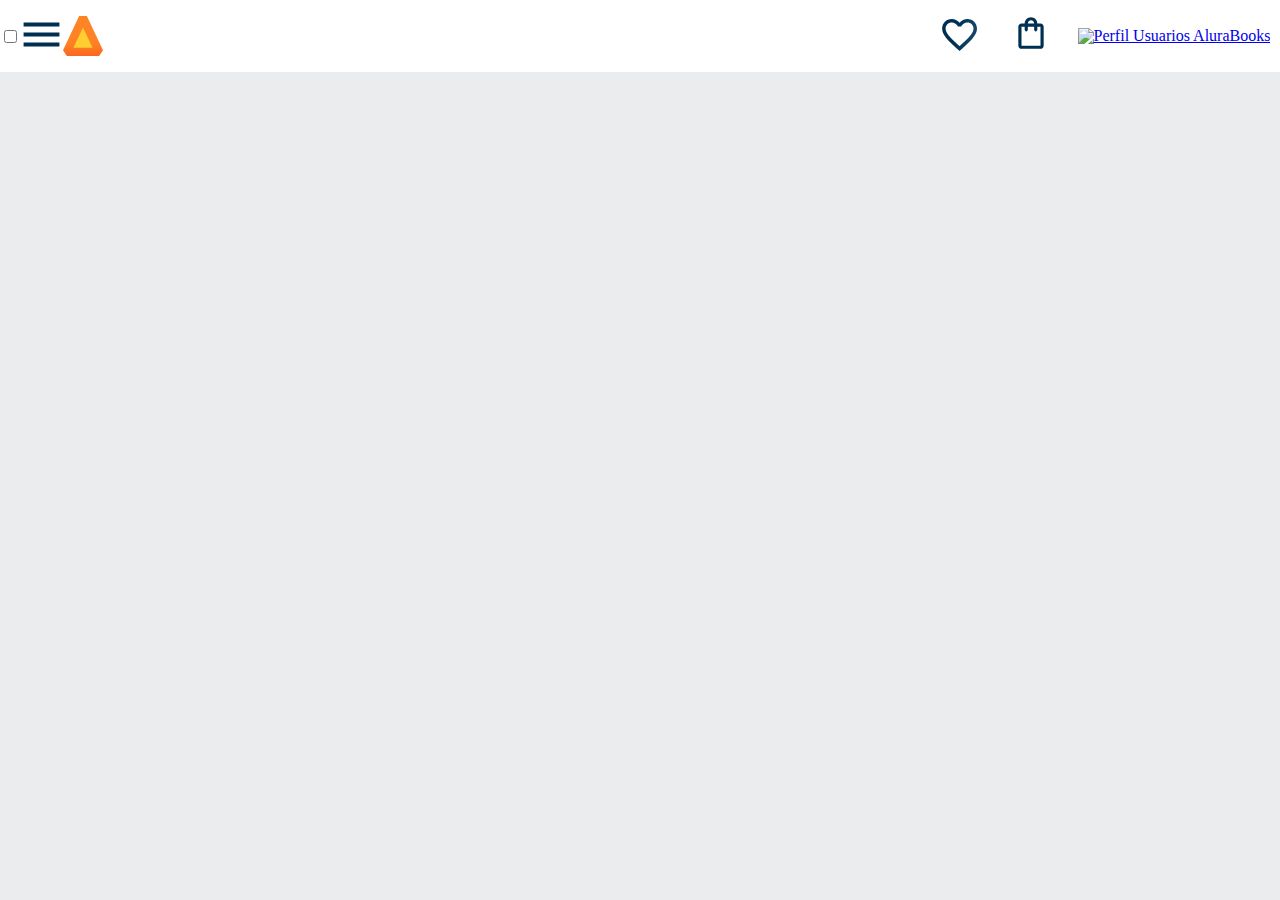
==== alura_books/index.html @ 486f58f4 "commit1" ====
<!DOCTYPE html>
<html>
    <head>
        <meta charset="UFT-8">
        <meta name="viewport" content="width=device-width, initial-scale=1.0">
        <title>Alura Books</title>
        <link rel="stylesheet" href="reset.css">
        <link rel="stylesheet" href="style.css">
    </head>

    <body>
        <header class="cabecalho">
            <div class="container">
                <input type="checkbox" id="menu" class="container__botao">
                <label for="menu">
                    <span class="cabecalho__menu_hamburguer container__imagem"></span>
                </label>
                <ul class="lista-menu">
                     <li class="lista-menu__titulo">Categorias</li>
                     <li class="lista-menu__item"><a href="#" class="lista-menu__link">PROGRAMAÇÃO</a></li>
                     <li class="lista-menu__item"><a href="#" class="lista-menu__link">FRONT-END</a></li>
                     <li class="lista-menu__item"><a href="#" class="lista-menu__link">INFRAESTRUTURA</a></li>
                     <li class="lista-menu__item"><a href="#" class="lista-menu__link">BUSINESS</a></li>
                     <li class="lista-menu__item"><a href="#" class="lista-menu__link">DESIGN & UX</a></li>
                </ul>
                <img src="img/Logo.svg" alt="Logo AluraBooks">                
            </div>
            <div class="container">
                <a href="#"><img src="img/Favoritos.svg" alt="Favoritos AluraBooks" class="container__imagem"></a>
                <a href="#"><img src="img/Compras.svg" alt="Carrinho Compras AluraBooks" class="container__imagem"></a>
                <a href="#"><img src="img/Usuário.svg" alt="Perfil Usuarios AluraBooks" class="container__imagem"></a>                
            </div>
        </header>
    </body>
</html>
---- alura_books/style.css ----
@import url("styles/header.css");

:root {
    --cor-de-fundo: #EBECEE;
    --branco: #FFFFFF;
    --laranja: #eb9b00;
    --azul-degrade: linear-gradient(97.54deg, #002F52 35.49%, #326589 165.37%);

}

body {
    background-color: var(--cor-de-fundo);
}
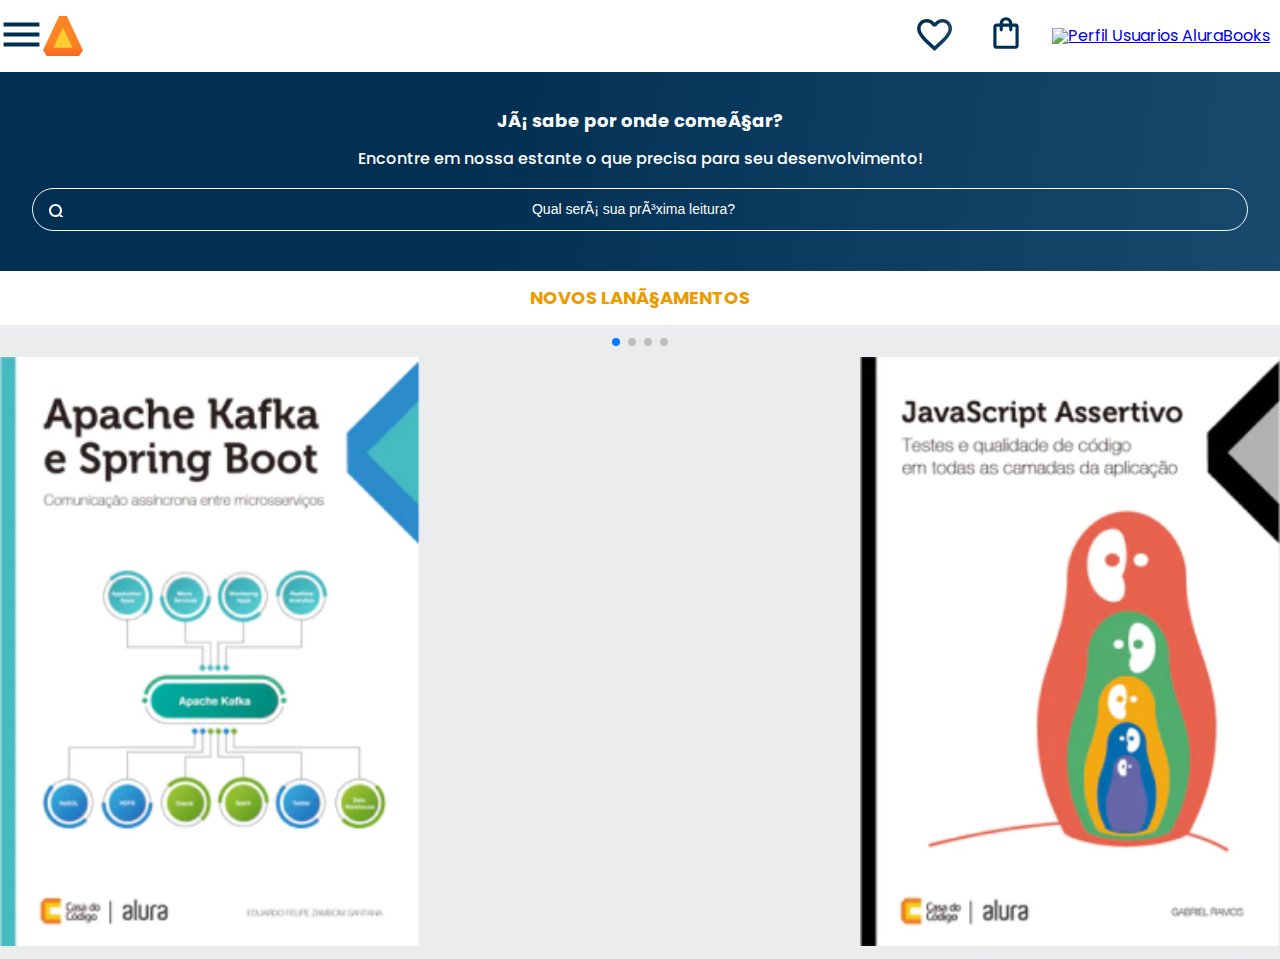
==== commit a8824e45: "projeto alura book" ====
--- a/alura_books/index.html
+++ b/alura_books/index.html
@@ -5,7 +5,11 @@
         <meta name="viewport" content="width=device-width, initial-scale=1.0">
         <title>Alura Books</title>
         <link rel="stylesheet" href="reset.css">
+        <link rel="stylesheet"href="https://cdn.jsdelivr.net/npm/swiper@9/swiper-bundle.min.css"/>
         <link rel="stylesheet" href="style.css">
+        <link rel="preconnect" href="https://fonts.googleapis.com">
+        <link rel="preconnect" href="https://fonts.gstatic.com" crossorigin>
+        <link href="https://fonts.googleapis.com/css2?family=Inter:wght@400;700&family=Poppins:wght@300;400;500;700&display=swap" rel="stylesheet">
     </head>
 
     <body>
@@ -17,11 +21,11 @@
                 </label>
                 <ul class="lista-menu">
                      <li class="lista-menu__titulo">Categorias</li>
-                     <li class="lista-menu__item"><a href="#" class="lista-menu__link">PROGRAMAÇÃO</a></li>
-                     <li class="lista-menu__item"><a href="#" class="lista-menu__link">FRONT-END</a></li>
-                     <li class="lista-menu__item"><a href="#" class="lista-menu__link">INFRAESTRUTURA</a></li>
-                     <li class="lista-menu__item"><a href="#" class="lista-menu__link">BUSINESS</a></li>
-                     <li class="lista-menu__item"><a href="#" class="lista-menu__link">DESIGN & UX</a></li>
+                     <li class="lista-menu__item"><a href="#" class="lista-menu__link">programação</a></li>
+                     <li class="lista-menu__item"><a href="#" class="lista-menu__link">front-end</a></li>
+                     <li class="lista-menu__item"><a href="#" class="lista-menu__link">infraestrutura</a></li>
+                     <li class="lista-menu__item"><a href="#" class="lista-menu__link">business</a></li>
+                     <li class="lista-menu__item"><a href="#" class="lista-menu__link">desigh e ux</a></li>
                 </ul>
                 <img src="img/Logo.svg" alt="Logo AluraBooks">                
             </div>
@@ -31,5 +35,50 @@
                 <a href="#"><img src="img/Usuário.svg" alt="Perfil Usuarios AluraBooks" class="container__imagem"></a>                
             </div>
         </header>
+        <section class="banner">
+            <h2 class="banner__titulo">Já sabe por onde começar?</h2>
+            <p class="banner__texto">Encontre em nossa estante o que precisa para seu desenvolvimento!</p>
+            <input type="search" class="banner__pesquisa" placeholder="Qual será sua próxima leitura?">
+        </section>
+        <section class="carrossel">
+            <h2 class="carrossel__titulo">Novos Lançamentos</h2>
+            <!-- Slider main container -->
+            <div class="swiper">
+                <!-- If we need pagination -->
+                <div class="swiper-pagination"></div>
+
+                <!-- Additional required wrapper -->
+                <div class="swiper-wrapper">
+                <!-- Slides -->
+                <div class="swiper-slide"><img src="img/ApacheKafka.png" alt=""></div>
+                <div class="swiper-slide"><img src="img/Liderança.png" alt=""></div>
+                <div class="swiper-slide"><img src="img/Javascript.png" alt=""></div>
+                <div class="swiper-slide"><img src="img/Guia Front-end.png" alt=""></div>
+                <div class="swiper-slide"><img src="img/Acessibilidade.png" alt=""></div>
+                <div class="swiper-slide"><img src="img/Portugol.png" alt=""></div>
+                ...
+                </div>
+            
+                <!-- If we need navigation buttons -->
+                <div class="swiper-button-prev"></div>
+                <div class="swiper-button-next"></div>
+            
+                <!-- If we need scrollbar 
+                <div class="swiper-scrollbar"></div>-->
+            </div>
+        </section>
+
+        <script src="https://cdn.jsdelivr.net/npm/swiper@9/swiper-bundle.min.js"></script>
+        <script>
+            const swiper = new Swiper('.swiper', {
+            speed: 300,
+            spaceBetween: 10,
+            slidesPerView: 3,
+            pagination: {
+                el: '.swiper-pagination',
+                type: 'bullets',
+            },
+        });
+        </script>
     </body>
 </html>--- a/alura_books/style.css
+++ b/alura_books/style.css
@@ -1,13 +1,18 @@
 @import url("styles/header.css");
+@import url("styles/banner.css");
+@import url(styles/carrossel.css);
 
 :root {
     --cor-de-fundo: #EBECEE;
     --branco: #FFFFFF;
     --laranja: #eb9b00;
     --azul-degrade: linear-gradient(97.54deg, #002F52 35.49%, #326589 165.37%);
-
+    --font-principal: "Poppins";
 }
 
 body {
     background-color: var(--cor-de-fundo);
+    font-family: var(--font-principal);
+    font-size: 16px;
+    font-weight: 400;
 }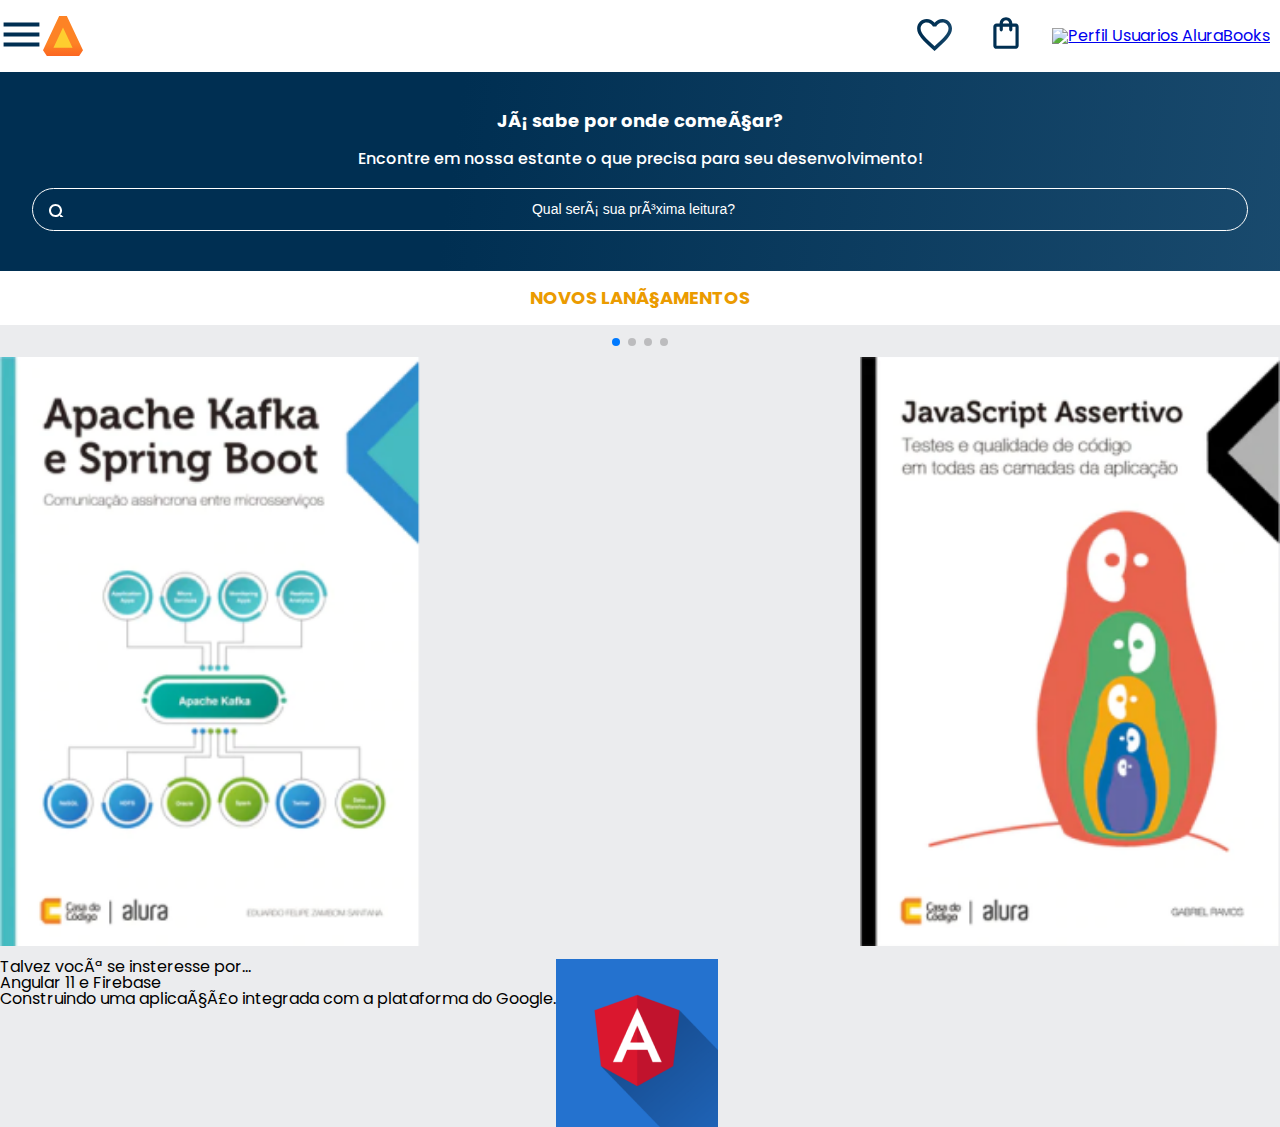
==== commit ade5bb97: "alteracao angular" ====
--- a/alura_books/index.html
+++ b/alura_books/index.html
@@ -1,84 +1,149 @@
 <!DOCTYPE html>
 <html>
-    <head>
-        <meta charset="UFT-8">
-        <meta name="viewport" content="width=device-width, initial-scale=1.0">
-        <title>Alura Books</title>
-        <link rel="stylesheet" href="reset.css">
-        <link rel="stylesheet"href="https://cdn.jsdelivr.net/npm/swiper@9/swiper-bundle.min.css"/>
-        <link rel="stylesheet" href="style.css">
-        <link rel="preconnect" href="https://fonts.googleapis.com">
-        <link rel="preconnect" href="https://fonts.gstatic.com" crossorigin>
-        <link href="https://fonts.googleapis.com/css2?family=Inter:wght@400;700&family=Poppins:wght@300;400;500;700&display=swap" rel="stylesheet">
-    </head>
+  <head>
+    <meta charset="UFT-8" />
+    <meta name="viewport" content="width=device-width, initial-scale=1.0" />
+    <title>Alura Books</title>
+    <link rel="stylesheet" href="reset.css" />
+    <link
+      rel="stylesheet"
+      href="https://cdn.jsdelivr.net/npm/swiper@9/swiper-bundle.min.css"
+    />
+    <link rel="stylesheet" href="style.css" />
+    <link rel="preconnect" href="https://fonts.googleapis.com" />
+    <link rel="preconnect" href="https://fonts.gstatic.com" crossorigin />
+    <link
+      href="https://fonts.googleapis.com/css2?family=Inter:wght@400;700&family=Poppins:wght@300;400;500;700&display=swap"
+      rel="stylesheet"
+    />
+  </head>
 
-    <body>
-        <header class="cabecalho">
-            <div class="container">
-                <input type="checkbox" id="menu" class="container__botao">
-                <label for="menu">
-                    <span class="cabecalho__menu_hamburguer container__imagem"></span>
-                </label>
-                <ul class="lista-menu">
-                     <li class="lista-menu__titulo">Categorias</li>
-                     <li class="lista-menu__item"><a href="#" class="lista-menu__link">programação</a></li>
-                     <li class="lista-menu__item"><a href="#" class="lista-menu__link">front-end</a></li>
-                     <li class="lista-menu__item"><a href="#" class="lista-menu__link">infraestrutura</a></li>
-                     <li class="lista-menu__item"><a href="#" class="lista-menu__link">business</a></li>
-                     <li class="lista-menu__item"><a href="#" class="lista-menu__link">desigh e ux</a></li>
-                </ul>
-                <img src="img/Logo.svg" alt="Logo AluraBooks">                
-            </div>
-            <div class="container">
-                <a href="#"><img src="img/Favoritos.svg" alt="Favoritos AluraBooks" class="container__imagem"></a>
-                <a href="#"><img src="img/Compras.svg" alt="Carrinho Compras AluraBooks" class="container__imagem"></a>
-                <a href="#"><img src="img/Usuário.svg" alt="Perfil Usuarios AluraBooks" class="container__imagem"></a>                
-            </div>
-        </header>
-        <section class="banner">
-            <h2 class="banner__titulo">Já sabe por onde começar?</h2>
-            <p class="banner__texto">Encontre em nossa estante o que precisa para seu desenvolvimento!</p>
-            <input type="search" class="banner__pesquisa" placeholder="Qual será sua próxima leitura?">
-        </section>
-        <section class="carrossel">
-            <h2 class="carrossel__titulo">Novos Lançamentos</h2>
-            <!-- Slider main container -->
-            <div class="swiper">
-                <!-- If we need pagination -->
-                <div class="swiper-pagination"></div>
+  <body>
+    <header class="cabecalho">
+      <div class="container">
+        <input type="checkbox" id="menu" class="container__botao" />
+        <label for="menu">
+          <span class="cabecalho__menu_hamburguer container__imagem"></span>
+        </label>
+        <ul class="lista-menu">
+          <li class="lista-menu__titulo">Categorias</li>
+          <li class="lista-menu__item">
+            <a href="#" class="lista-menu__link">programação</a>
+          </li>
+          <li class="lista-menu__item">
+            <a href="#" class="lista-menu__link">front-end</a>
+          </li>
+          <li class="lista-menu__item">
+            <a href="#" class="lista-menu__link">infraestrutura</a>
+          </li>
+          <li class="lista-menu__item">
+            <a href="#" class="lista-menu__link">business</a>
+          </li>
+          <li class="lista-menu__item">
+            <a href="#" class="lista-menu__link">desigh e ux</a>
+          </li>
+        </ul>
+        <img src="img/Logo.svg" alt="Logo AluraBooks" />
+      </div>
+      <div class="container">
+        <a href="#"
+          ><img
+            src="img/Favoritos.svg"
+            alt="Favoritos AluraBooks"
+            class="container__imagem"
+        /></a>
+        <a href="#"
+          ><img
+            src="img/Compras.svg"
+            alt="Carrinho Compras AluraBooks"
+            class="container__imagem"
+        /></a>
+        <a href="#"
+          ><img
+            src="img/Usuário.svg"
+            alt="Perfil Usuarios AluraBooks"
+            class="container__imagem"
+        /></a>
+      </div>
+    </header>
+    <section class="banner">
+      <h2 class="banner__titulo">Já sabe por onde começar?</h2>
+      <p class="banner__texto">
+        Encontre em nossa estante o que precisa para seu desenvolvimento!
+      </p>
+      <input
+        type="search"
+        class="banner__pesquisa"
+        placeholder="Qual será sua próxima leitura?"
+      />
+    </section>
+    <section class="carrossel">
+      <h2 class="carrossel__titulo">Novos Lançamentos</h2>
+      <!-- Slider main container -->
+      <div class="swiper">
+        <!-- If we need pagination -->
+        <div class="swiper-pagination"></div>
 
-                <!-- Additional required wrapper -->
-                <div class="swiper-wrapper">
-                <!-- Slides -->
-                <div class="swiper-slide"><img src="img/ApacheKafka.png" alt=""></div>
-                <div class="swiper-slide"><img src="img/Liderança.png" alt=""></div>
-                <div class="swiper-slide"><img src="img/Javascript.png" alt=""></div>
-                <div class="swiper-slide"><img src="img/Guia Front-end.png" alt=""></div>
-                <div class="swiper-slide"><img src="img/Acessibilidade.png" alt=""></div>
-                <div class="swiper-slide"><img src="img/Portugol.png" alt=""></div>
-                ...
-                </div>
-            
-                <!-- If we need navigation buttons -->
-                <div class="swiper-button-prev"></div>
-                <div class="swiper-button-next"></div>
-            
-                <!-- If we need scrollbar 
+        <!-- Additional required wrapper -->
+        <div class="swiper-wrapper">
+          <!-- Slides -->
+          <div class="swiper-slide">
+            <img src="img/ApacheKafka.png" alt="" />
+          </div>
+          <div class="swiper-slide"><img src="img/Liderança.png" alt="" /></div>
+          <div class="swiper-slide">
+            <img src="img/Javascript.png" alt="" />
+          </div>
+          <div class="swiper-slide">
+            <img src="img/Guia Front-end.png" alt="" />
+          </div>
+          <div class="swiper-slide">
+            <img src="img/Acessibilidade.png" alt="" />
+          </div>
+          <div class="swiper-slide"><img src="img/Portugol.png" alt="" /></div>
+          ...
+        </div>
+
+        <!-- If we need navigation buttons -->
+        <div class="swiper-button-prev"></div>
+        <div class="swiper-button-next"></div>
+
+        <!-- If we need scrollbar 
                 <div class="swiper-scrollbar"></div>-->
-            </div>
-        </section>
+      </div>
+    </section>
 
-        <script src="https://cdn.jsdelivr.net/npm/swiper@9/swiper-bundle.min.js"></script>
-        <script>
-            const swiper = new Swiper('.swiper', {
-            speed: 300,
-            spaceBetween: 10,
-            slidesPerView: 3,
-            pagination: {
-                el: '.swiper-pagination',
-                type: 'bullets',
-            },
-        });
-        </script>
-    </body>
-</html>+    <div class="card">
+      <!-- 1a. linha -->
+      <div class="card__descricao">
+        <!-- 1a. coluna -->
+        <div class="descricao">
+          <h3 class="descricao__titulo">Talvez você se insteresse por...</h3>
+          <h2 class="descricao__titulo-livro">Angular 11 e Firebase</h2>
+          <p class="descricao__texto">
+            Construindo uma aplicação integrada com a plataforma do Google.
+          </p>
+        </div>
+        <!-- 2a. coluna -->
+        <img
+          src="img/Angular.png"
+          class="descricao__imagem"
+          alt="Logo Angular"
+        />
+      </div>
+    </div>
+
+    <script src="https://cdn.jsdelivr.net/npm/swiper@9/swiper-bundle.min.js"></script>
+    <script>
+      const swiper = new Swiper(".swiper", {
+        speed: 300,
+        spaceBetween: 10,
+        slidesPerView: 3,
+        pagination: {
+          el: ".swiper-pagination",
+          type: "bullets",
+        },
+      });
+    </script>
+  </body>
+</html>
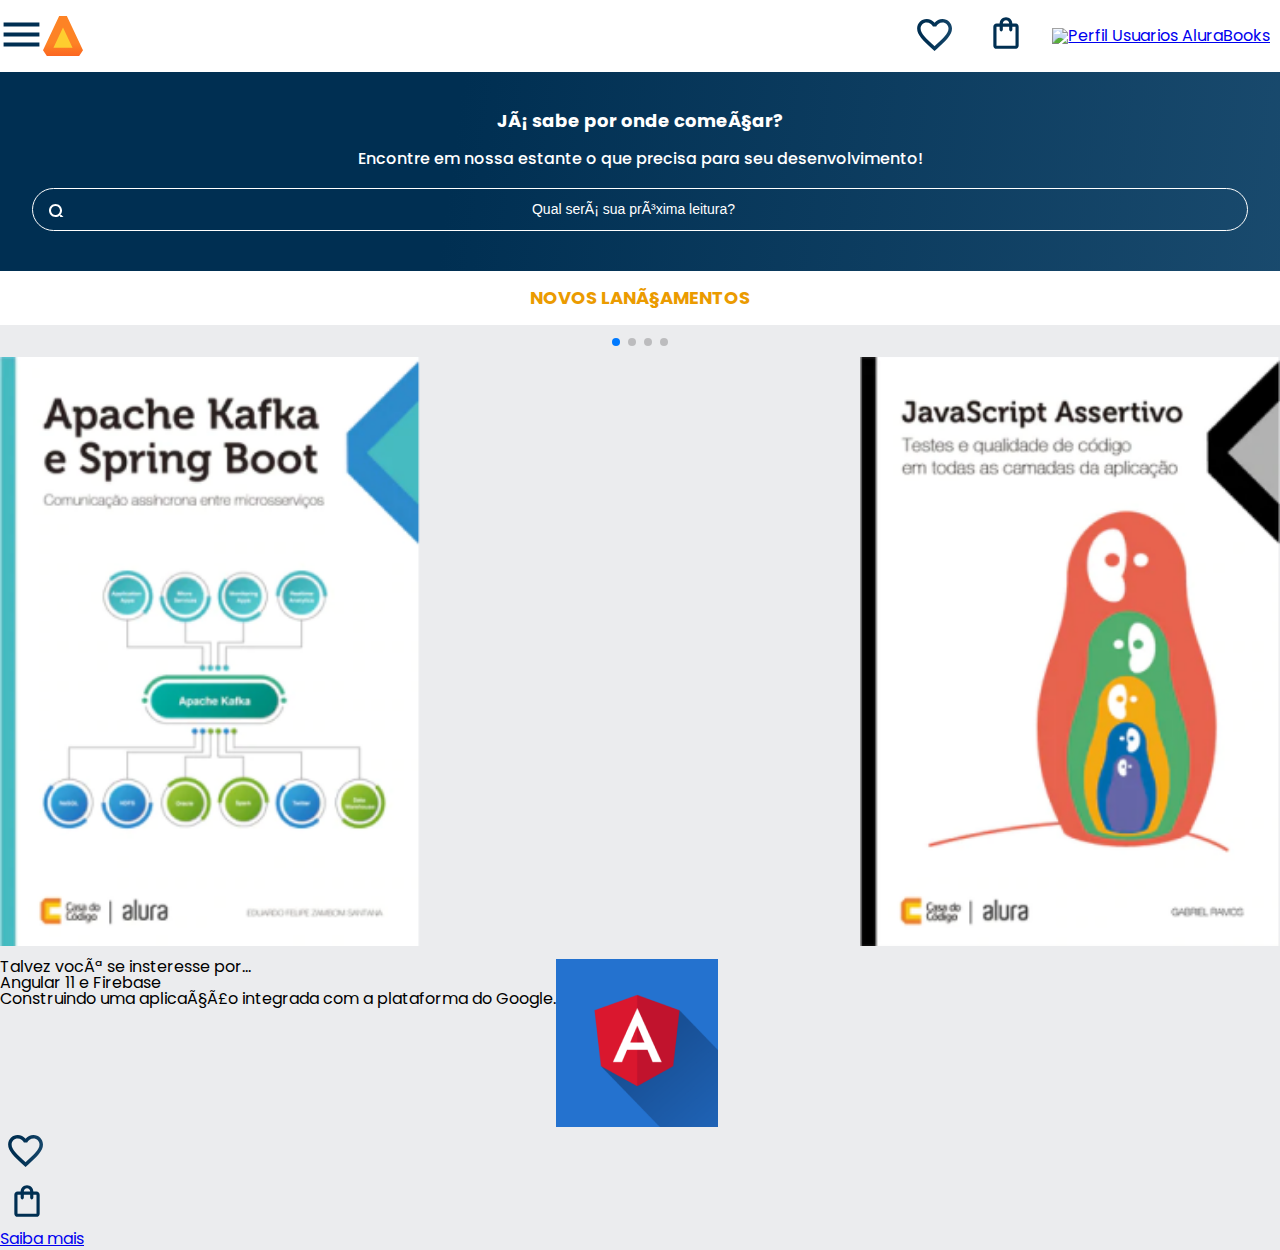
==== commit 9c5b3e1d: "2a coluna" ====
--- a/alura_books/index.html
+++ b/alura_books/index.html
@@ -133,6 +133,19 @@
       </div>
     </div>
 
+    <!-- 2a. linha -->
+    <div class="card__botoes">
+      <ul class="botoes">
+        <li class="botoes__itens">
+          <img src="img/Favoritos.svg" alt="Favoritar livro" />
+        </li>
+        <li class="botoes__itens">
+          <img src="img/Compras.svg" alt="Adicionar no carrinho/sacola" />
+        </li>
+      </ul>
+      <a href="#" class="botoes__link">Saiba mais</a>
+    </div>
+
     <script src="https://cdn.jsdelivr.net/npm/swiper@9/swiper-bundle.min.js"></script>
     <script>
       const swiper = new Swiper(".swiper", {
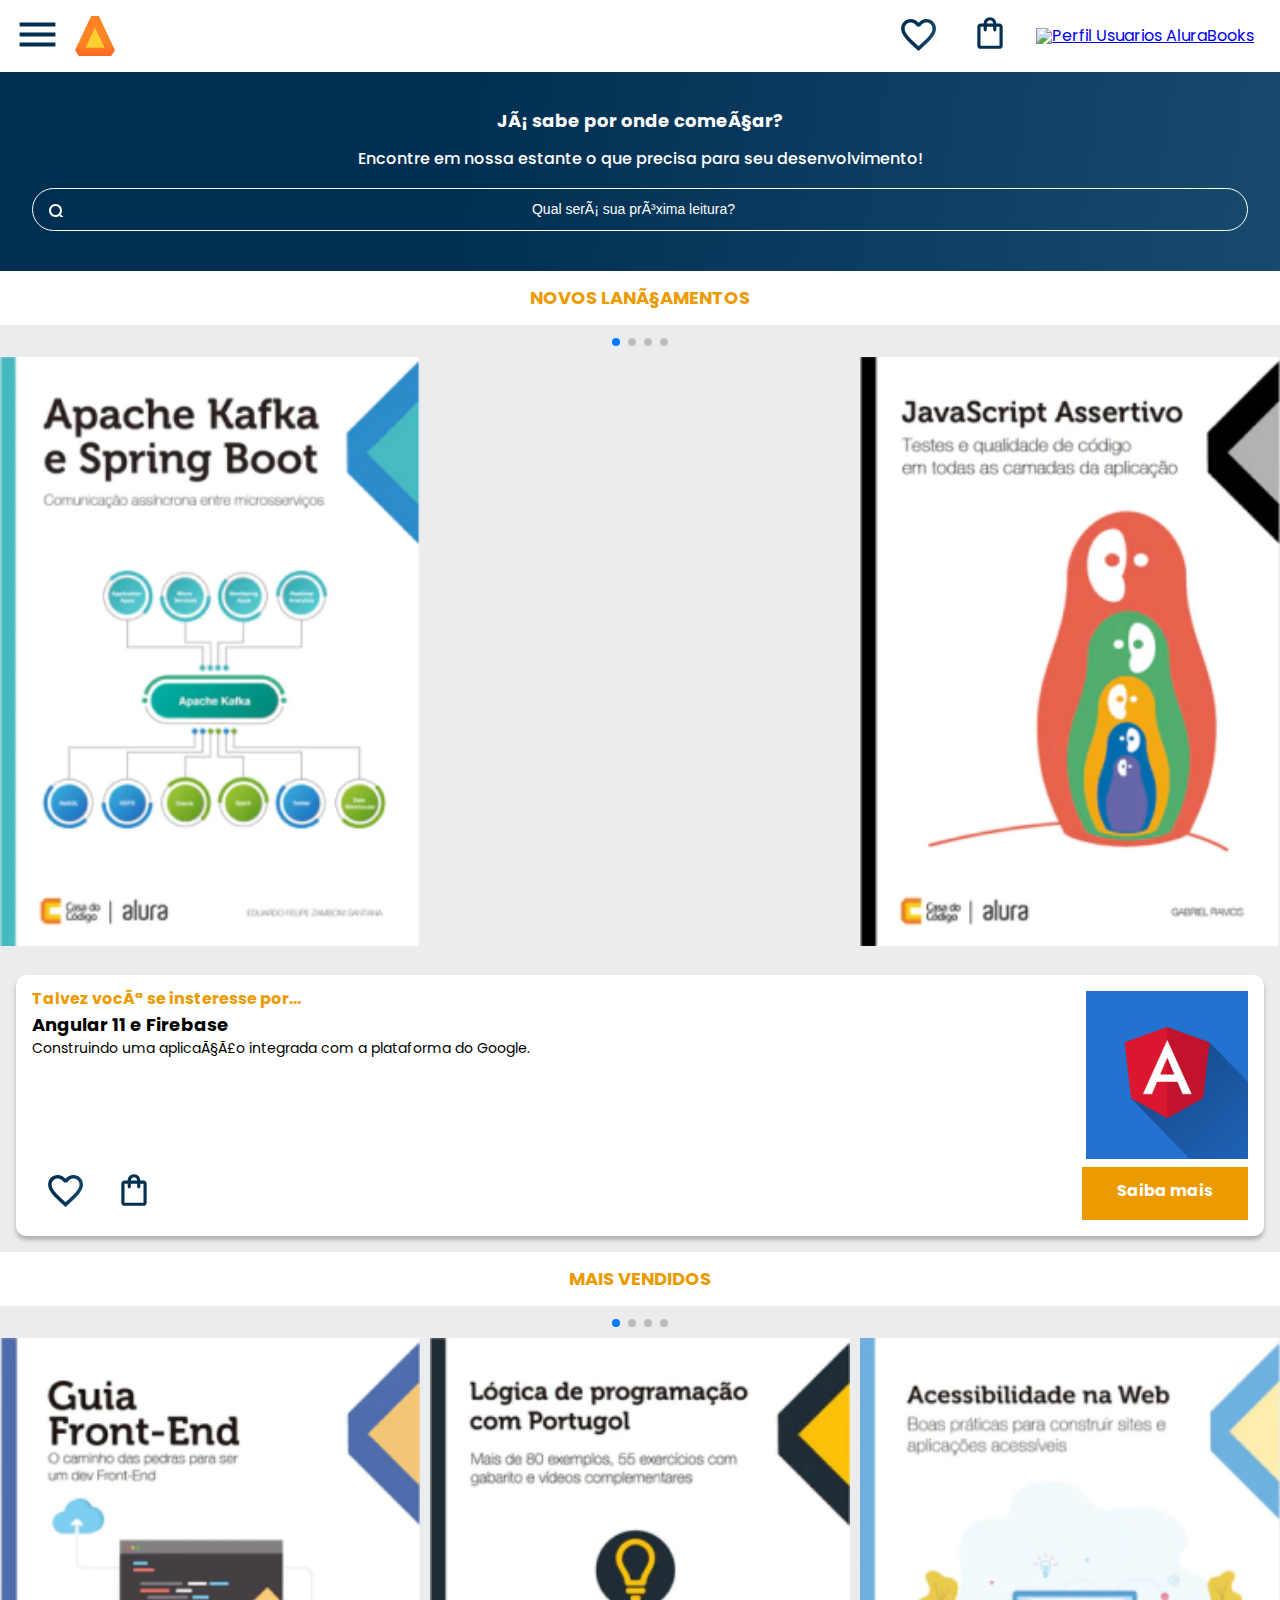
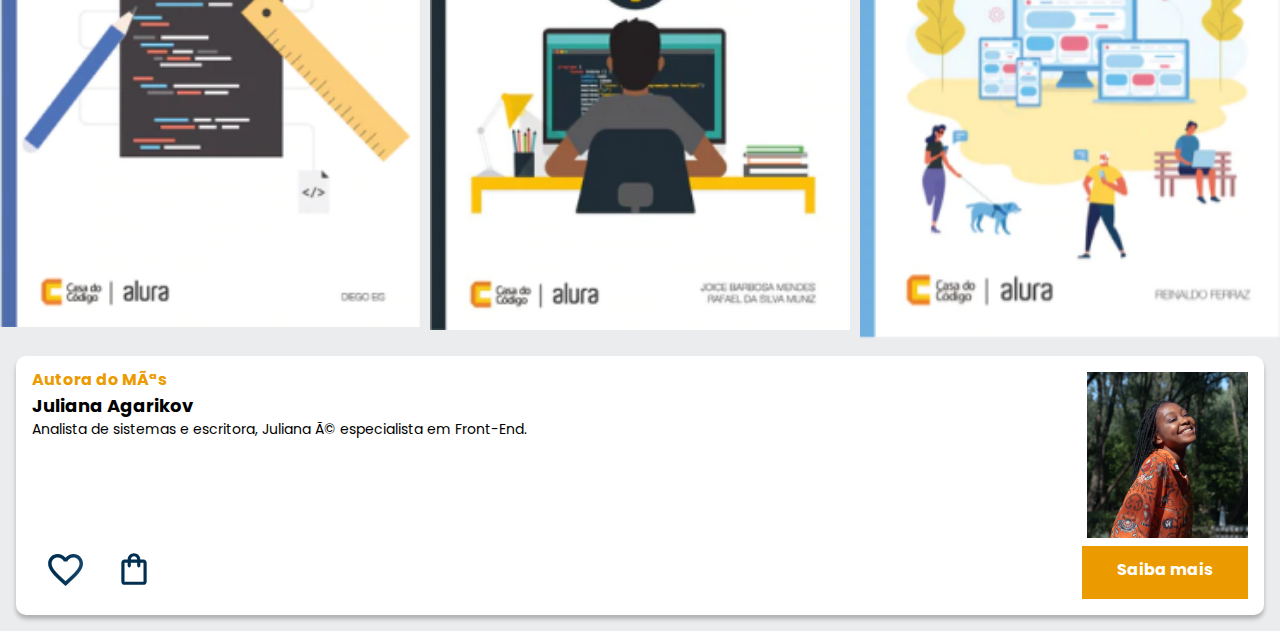
==== commit d4c792c0: "segundo carrossel" ====
--- a/alura_books/index.html
+++ b/alura_books/index.html
@@ -43,7 +43,7 @@
             <a href="#" class="lista-menu__link">desigh e ux</a>
           </li>
         </ul>
-        <img src="img/Logo.svg" alt="Logo AluraBooks" />
+        <img src="img/Logo.svg" alt="Logo AluraBooks" class="logo__aluraboooks" />
       </div>
       <div class="container">
         <a href="#"
@@ -131,19 +131,86 @@
           alt="Logo Angular"
         />
       </div>
+      <!-- 2a. linha -->
+      <div class="card__botoes">
+        <ul class="botoes">
+          <li class="botoes__itens">
+            <img src="img/Favoritos.svg" alt="Favoritar livro" />
+          </li>
+          <li class="botoes__itens">
+            <img src="img/Compras.svg" alt="Adicionar no c\\arrinho/sacola" />
+          </li>
+        </ul>
+        <a href="#" class="botoes__link">Saiba mais</a>
+      </div>
     </div>
-
-    <!-- 2a. linha -->
-    <div class="card__botoes">
-      <ul class="botoes">
-        <li class="botoes__itens">
-          <img src="img/Favoritos.svg" alt="Favoritar livro" />
-        </li>
-        <li class="botoes__itens">
-          <img src="img/Compras.svg" alt="Adicionar no carrinho/sacola" />
-        </li>
-      </ul>
-      <a href="#" class="botoes__link">Saiba mais</a>
+    
+    <section class="carrossel">
+      <h2 class="carrossel__titulo">mais vendidos</h2>
+      <!-- Slider main container -->
+      <div class="swiper">
+        <!-- If we need pagination -->
+        <div class="swiper-pagination"></div>
+
+        <!-- Additional required wrapper -->
+        <div class="swiper-wrapper">
+          <!-- Slides -->
+          <div class="swiper-slide">
+            <img src="img/Guia Front-end.png" alt="" />
+          </div>
+          <div class="swiper-slide"><img src="img/Portugol.png" alt="" /></div>
+          <div class="swiper-slide">
+            <img src="img/Acessibilidade.png" alt="" />
+          </div>
+          <div class="swiper-slide">
+            <img src="img/ApacheKafka.png" alt="" />
+          </div>
+          <div class="swiper-slide"><img src="img/Liderança.png" alt="" /></div>
+          <div class="swiper-slide">
+            <img src="img/Javascript.png" alt="" />
+          </div>
+          ...
+        </div>
+
+        <!-- If we need navigation buttons -->
+        <div class="swiper-button-prev"></div>
+        <div class="swiper-button-next"></div>
+
+        <!-- If we need scrollbar 
+                <div class="swiper-scrollbar"></div>-->
+      </div>
+    </section>
+
+    <div class="card">
+      <!-- 1a. linha -->
+      <div class="card__descricao">
+        <!-- 1a. coluna -->
+        <div class="descricao">
+          <h3 class="descricao__titulo">Autora do Mês</h3>
+          <h2 class="descricao__titulo-livro">Juliana Agarikov</h2>
+          <p class="descricao__texto">
+            Analista de sistemas e escritora, Juliana é especialista em Front-End.
+          </p>
+        </div>
+        <!-- 2a. coluna -->
+        <img
+          src="img/Perfil-escritora 1.png"
+          class="descricao__imagem"
+          alt="Logo Angular"
+        />
+      </div>
+      <!-- 2a. linha -->
+      <div class="card__botoes">
+        <ul class="botoes">
+          <li class="botoes__itens">
+            <img src="img/Favoritos.svg" alt="Favoritar livro" />
+          </li>
+          <li class="botoes__itens">
+            <img src="img/Compras.svg" alt="Adicionar no c\\arrinho/sacola" />
+          </li>
+        </ul>
+        <a href="#" class="botoes__link">Saiba mais</a>
+      </div>
     </div>
 
     <script src="https://cdn.jsdelivr.net/npm/swiper@9/swiper-bundle.min.js"></script>
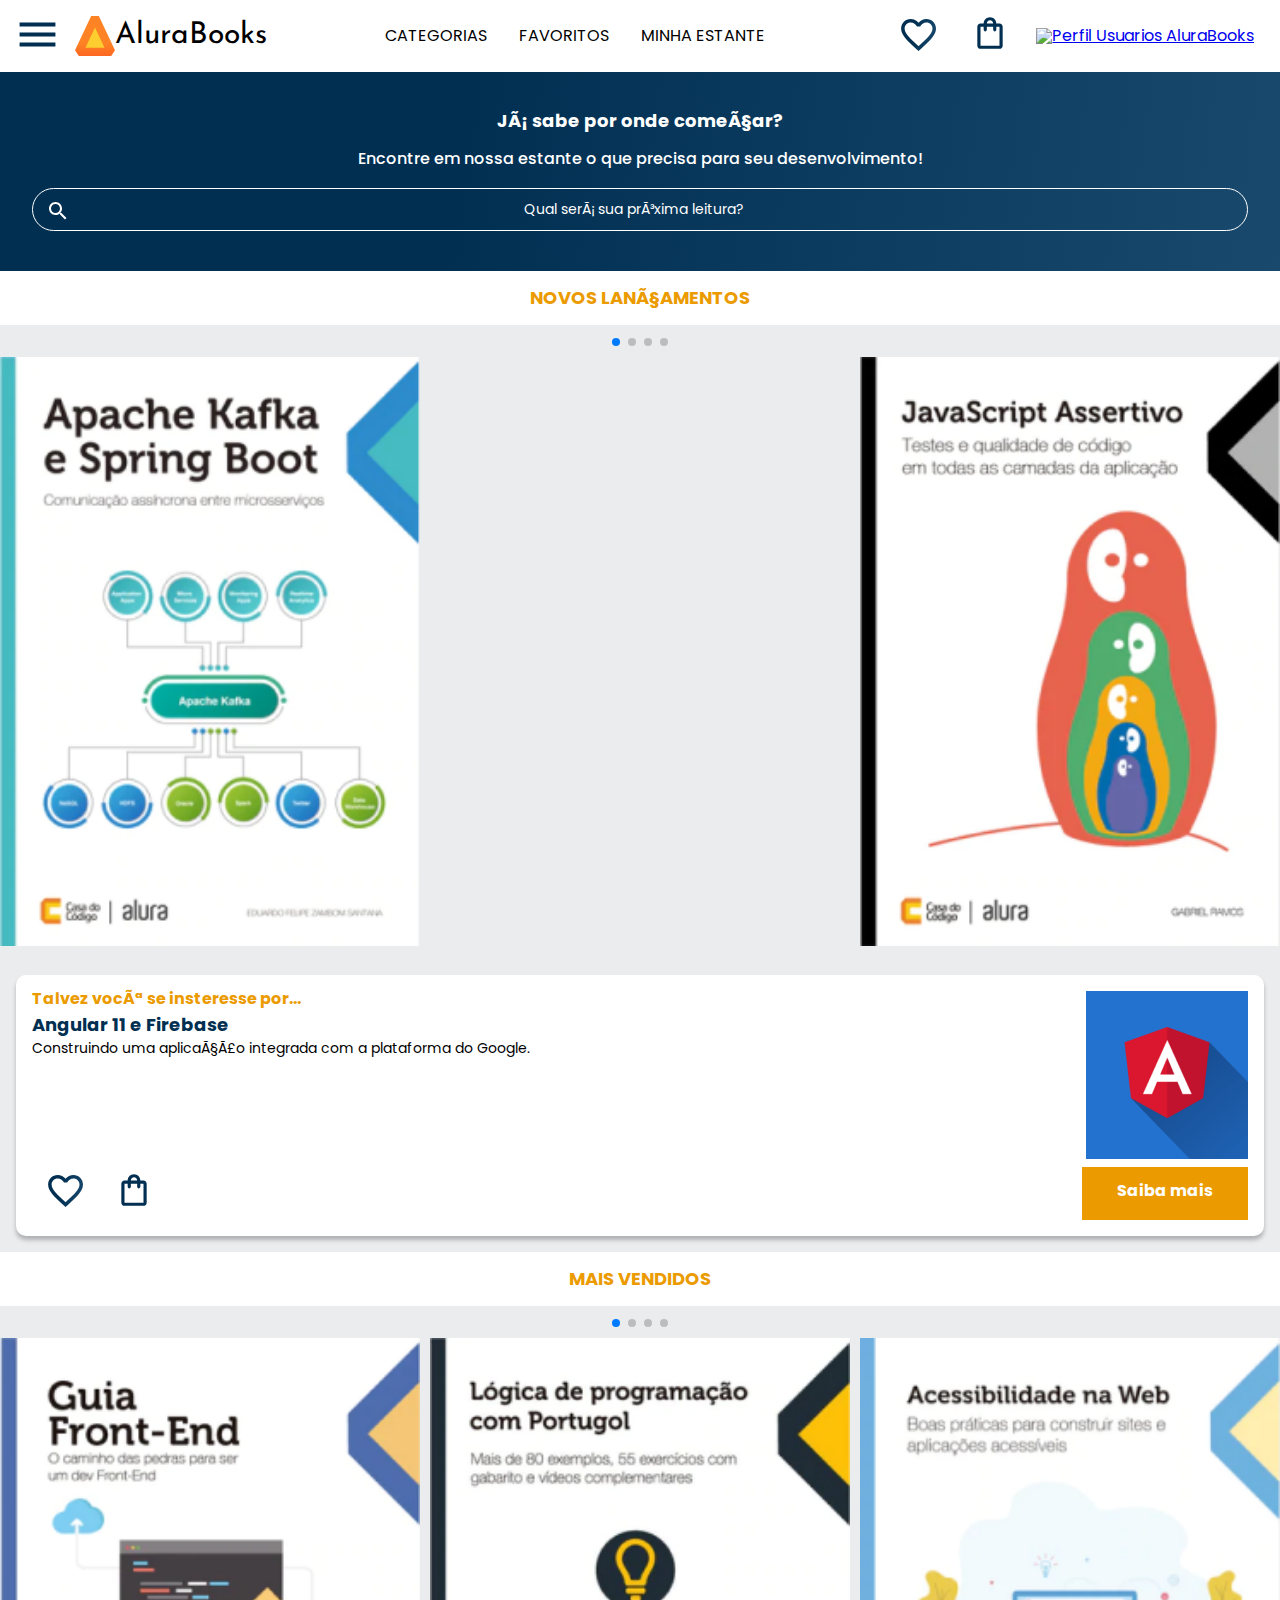
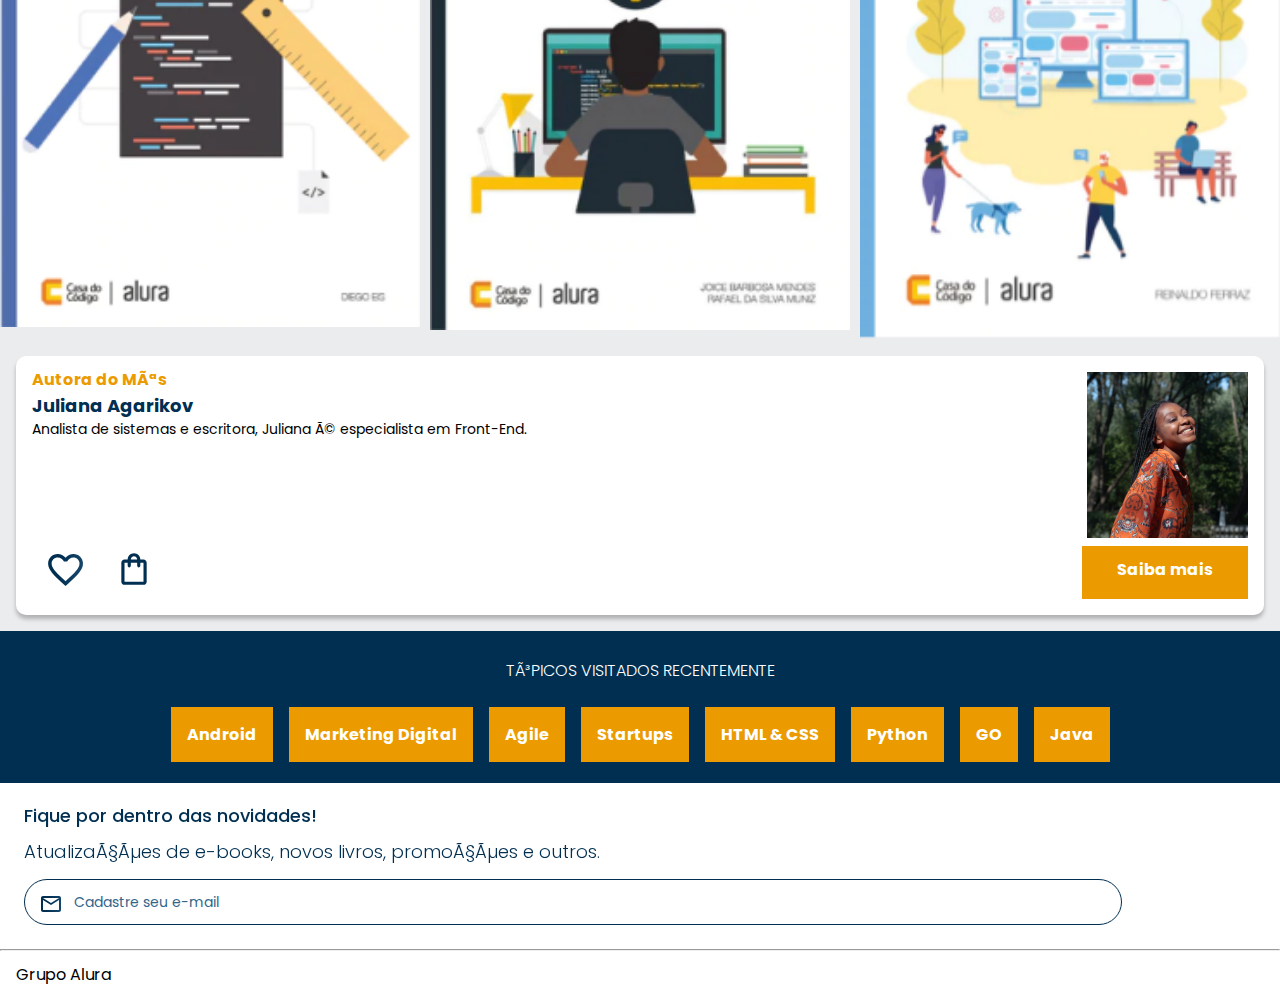
==== commit 26bb530a: "header responsivo 1024" ====
--- a/alura_books/index.html
+++ b/alura_books/index.html
@@ -5,17 +5,12 @@
     <meta name="viewport" content="width=device-width, initial-scale=1.0" />
     <title>Alura Books</title>
     <link rel="stylesheet" href="reset.css" />
-    <link
-      rel="stylesheet"
-      href="https://cdn.jsdelivr.net/npm/swiper@9/swiper-bundle.min.css"
-    />
-    <link rel="stylesheet" href="style.css" />
     <link rel="preconnect" href="https://fonts.googleapis.com" />
     <link rel="preconnect" href="https://fonts.gstatic.com" crossorigin />
-    <link
-      href="https://fonts.googleapis.com/css2?family=Inter:wght@400;700&family=Poppins:wght@300;400;500;700&display=swap"
-      rel="stylesheet"
-    />
+    <link href="https://fonts.googleapis.com/css2?family=Inter:wght@400;700&family=Poppins:wght@300;400;500;700&display=swap" rel="stylesheet" />
+    <link href="https://fonts.googleapis.com/css2?family=Josefin+Sans:wght@400;700&display=swap" rel="stylesheet">
+    <link rel="stylesheet" href="https://cdn.jsdelivr.net/npm/swiper@9/swiper-bundle.min.css" />
+    <link rel="stylesheet" href="style.css" />
   </head>
 
   <body>
@@ -44,13 +39,22 @@
           </li>
         </ul>
         <img src="img/Logo.svg" alt="Logo AluraBooks" class="logo__aluraboooks" />
-      </div>
+        <h1 class="container__titulo"><b class="container__titulo-negrito">Alura</b>Books</h1>
+      </div>
+
+      <ul class="opcoes">
+        <li class="opcoes__item">categorias</li>
+        <li class="opcoes__item"><a href="#" class="opcoes__link">favoritos</a></li>
+        <li class="opcoes__item"><a href="#" class="opcoes__link"></a>minha estante</li>
+      </ul>
+
       <div class="container">
         <a href="#"
           ><img
             src="img/Favoritos.svg"
             alt="Favoritos AluraBooks"
             class="container__imagem"
+            id="container__imagem-transparente"
         /></a>
         <a href="#"
           ><img
@@ -212,6 +216,32 @@
         <a href="#" class="botoes__link">Saiba mais</a>
       </div>
     </div>
+
+    <section class="topicos">
+      <h2 class="topicos__titulo">tópicos visitados recentemente</h2>
+      <ul class="topicos__lista">
+        <li class="topicos__lista-item"><a href="#" class="topicos__lista-link">android</a></li>
+        <li class="topicos__lista-item"><a href="#" class="topicos__lista-link">marketing digital</a></li>
+        <li class="topicos__lista-item"><a href="#" class="topicos__lista-link">agile</a></li>
+        <li class="topicos__lista-item"><a href="#" class="topicos__lista-link">startups</a></li>
+        <li class="topicos__lista-item"><a href="#" class="topicos__lista-link">HTML & CSS</a></li>
+        <li class="topicos__lista-item"><a href="#" class="topicos__lista-link">python</a></li>
+        <li class="topicos__lista-item"><a href="#" class="topicos__lista-link">GO</a></li>
+        <li class="topicos__lista-item"><a href="#" class="topicos__lista-link">java</a></li>
+      </ul>
+    </section>
+    
+    <section class="contato">
+      <h2 class="contato__titulo">Fique por dentro das novidades!</h2>
+      <p class="contato__texto">Atualizações de e-books, novos livros, promoções e outros.</p>
+      <input type="email" class="contato__email" placeholder="Cadastre seu e-mail"/>
+    </section>
+
+    <hr/>
+
+    <footer class="rodape">
+      <h2 class="rodape__titulo">grupo alura</h2>
+    </footer>
 
     <script src="https://cdn.jsdelivr.net/npm/swiper@9/swiper-bundle.min.js"></script>
     <script>
--- a/alura_books/style.css
+++ b/alura_books/style.css
@@ -1,13 +1,20 @@
 @import url("styles/header.css");
 @import url("styles/banner.css");
 @import url(styles/carrossel.css);
+@import url(styles/topicos.css);
+@import url(styles/contato.css);
+@import url(styles/rodape.css);
 
 :root {
     --cor-de-fundo: #EBECEE;
     --branco: #FFFFFF;
-    --laranja: #eb9b00;
+    --laranja: #EB9B00;
     --azul-degrade: linear-gradient(97.54deg, #002F52 35.49%, #326589 165.37%);
+    --azul-escuro: #002F52;
+    --azul-escuro2: #326589;
+    --preto: #000;
     --font-principal: "Poppins";
+    --font-secundaria: "Josefin Sans";
 }
 
 body {
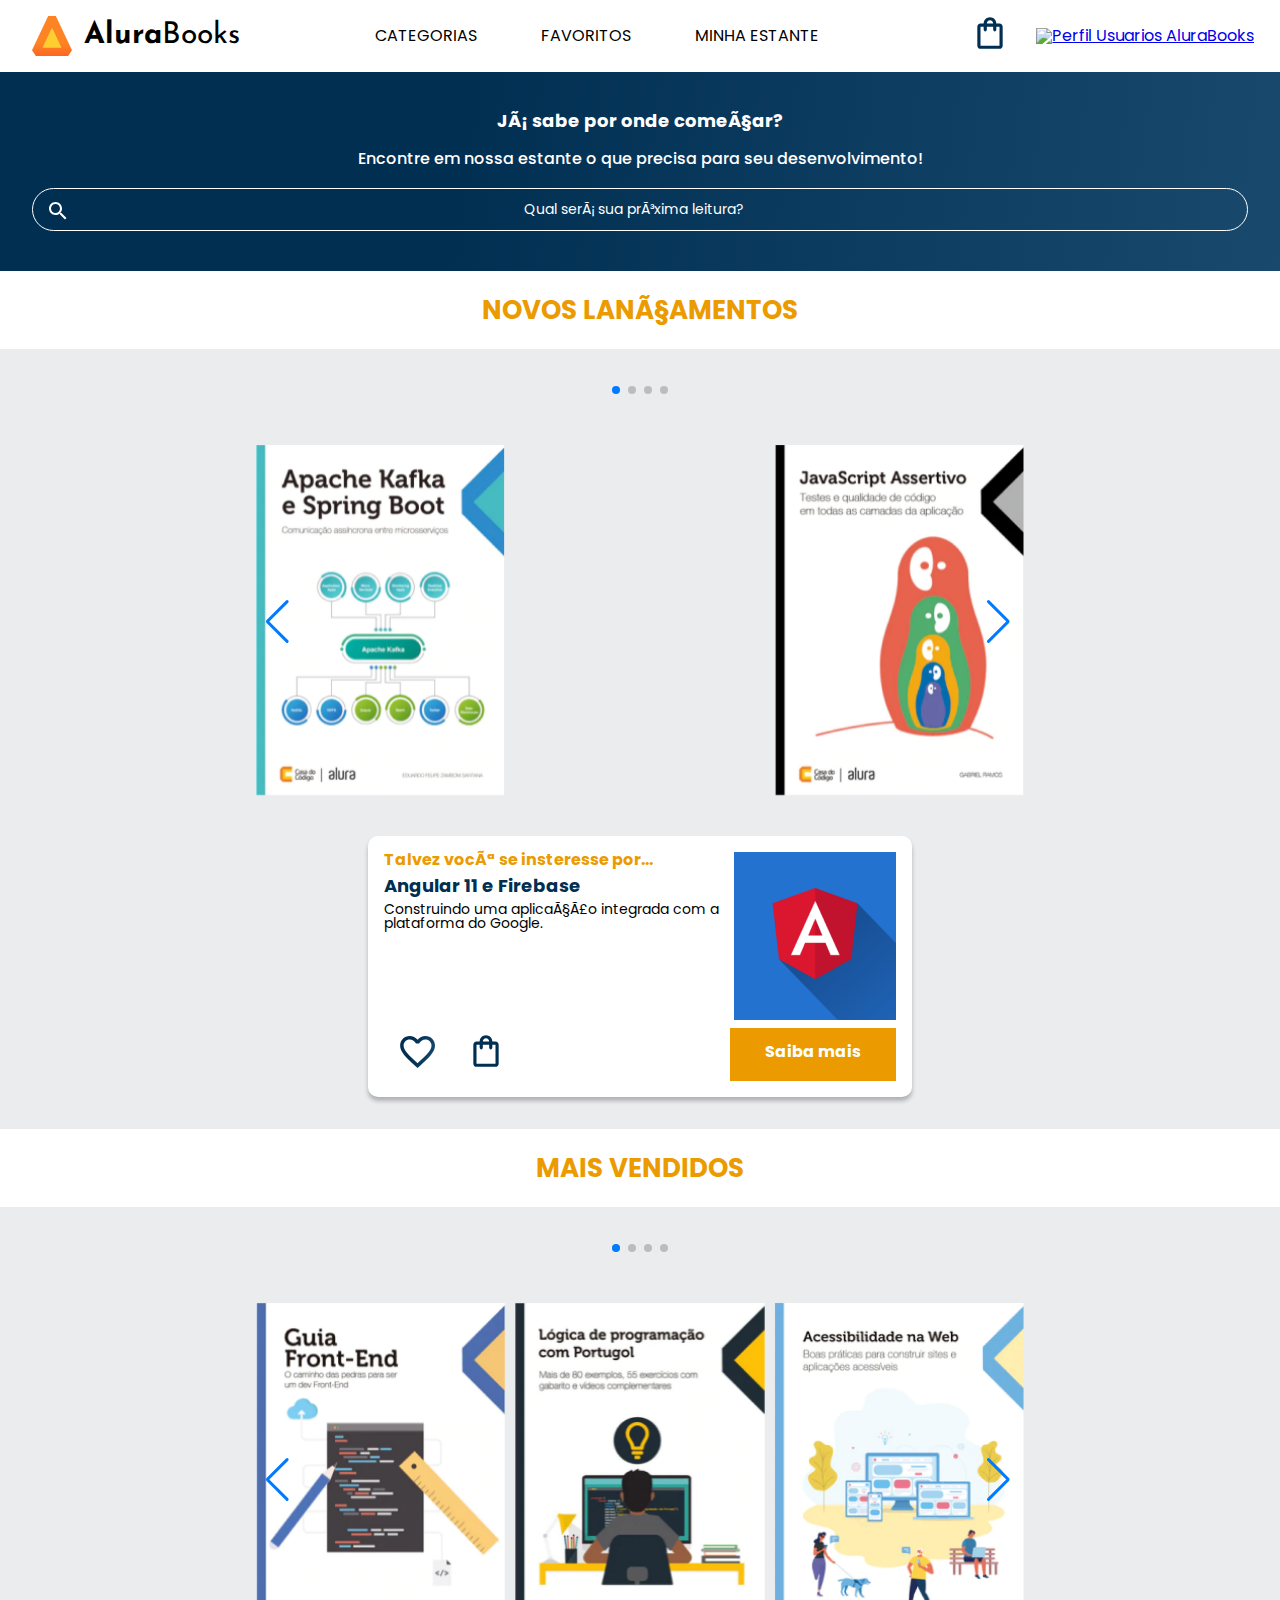
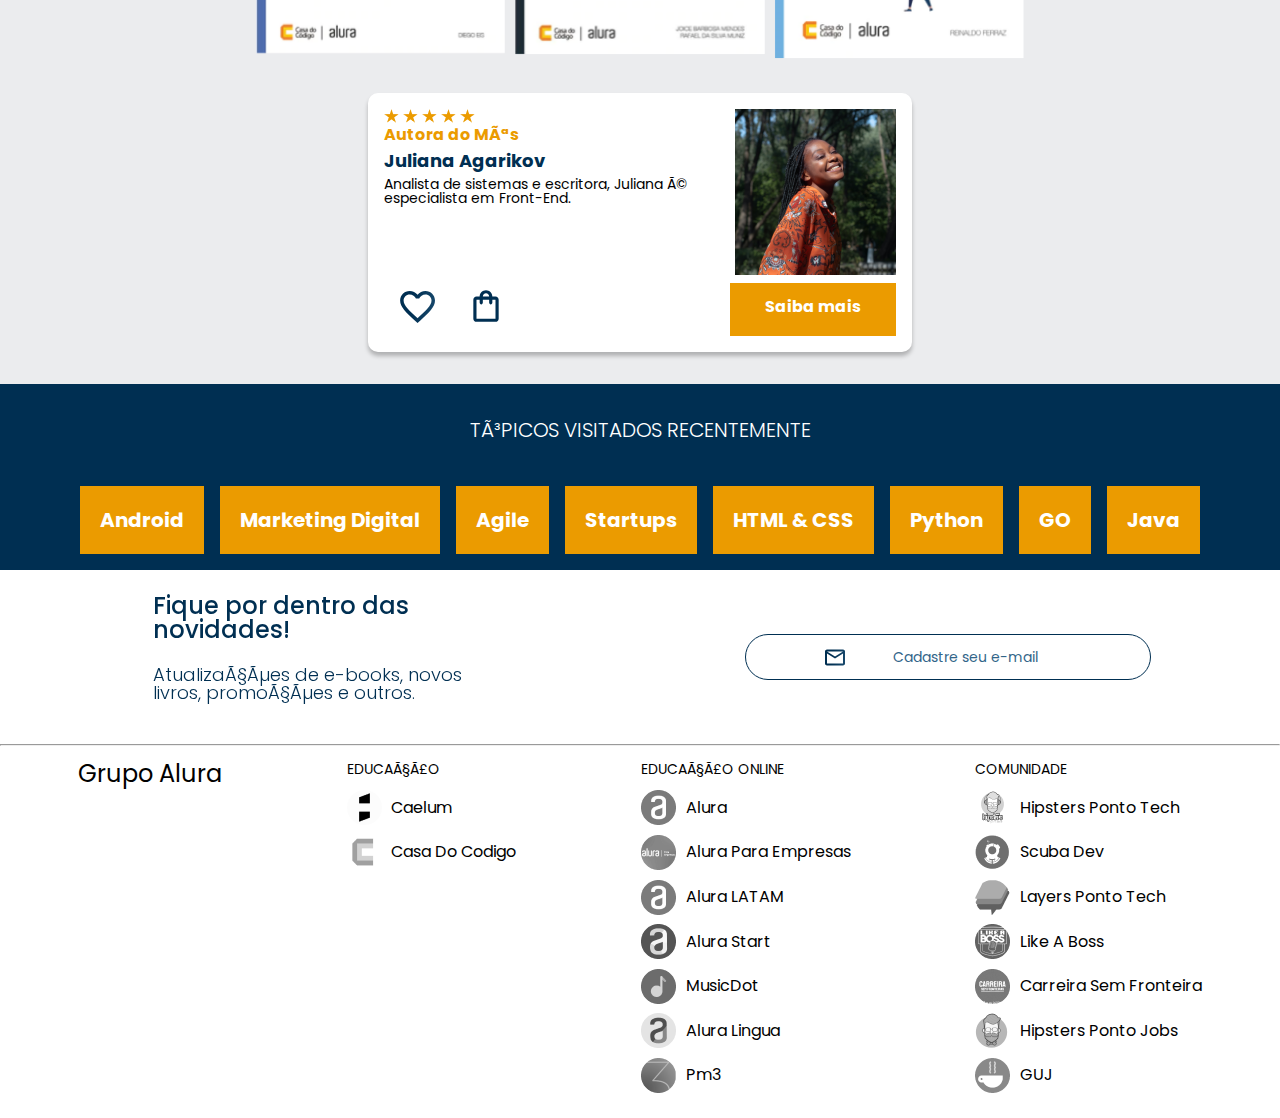
==== commit e0179164: "alurabooks finalizado" ====
--- a/alura_books/index.html
+++ b/alura_books/index.html
@@ -17,7 +17,7 @@
     <header class="cabecalho">
       <div class="container">
         <input type="checkbox" id="menu" class="container__botao" />
-        <label for="menu">
+        <label for="menu" class="container__rotulo">
           <span class="cabecalho__menu_hamburguer container__imagem"></span>
         </label>
         <ul class="lista-menu">
@@ -39,35 +39,51 @@
           </li>
         </ul>
         <img src="img/Logo.svg" alt="Logo AluraBooks" class="logo__aluraboooks" />
-        <h1 class="container__titulo"><b class="container__titulo-negrito">Alura</b>Books</h1>
+        <h1 class="container__titulo"><b class="container__titulo--negrito">Alura</b>Books</h1>
       </div>
 
       <ul class="opcoes">
-        <li class="opcoes__item">categorias</li>
+        <input type="checkbox" class="opcoes__menu" id="opcoes-botao">
+        <label for="opcoes-botao" class="opcoes__rotulo">
+          <li class="opcoes__item">categorias</li>
+        </label>
+        <ul class="lista-menu">
+          <li class="lista-menu__item">
+            <a href="#" class="lista-menu__link">programação</a>
+          </li>
+          <li class="lista-menu__item">
+            <a href="#" class="lista-menu__link">front-end</a>
+          </li>
+          <li class="lista-menu__item">
+            <a href="#" class="lista-menu__link">infraestrutura</a>
+          </li>
+          <li class="lista-menu__item">
+            <a href="#" class="lista-menu__link">business</a>
+          </li>
+          <li class="lista-menu__item">
+            <a href="#" class="lista-menu__link">desigh e ux</a>
+          </li>
+        </ul>
         <li class="opcoes__item"><a href="#" class="opcoes__link">favoritos</a></li>
         <li class="opcoes__item"><a href="#" class="opcoes__link"></a>minha estante</li>
       </ul>
 
       <div class="container">
-        <a href="#"
-          ><img
+        <a href="#">
+          <img
             src="img/Favoritos.svg"
             alt="Favoritos AluraBooks"
-            class="container__imagem"
-            id="container__imagem-transparente"
-        /></a>
-        <a href="#"
-          ><img
-            src="img/Compras.svg"
-            alt="Carrinho Compras AluraBooks"
-            class="container__imagem"
-        /></a>
-        <a href="#"
-          ><img
-            src="img/Usuário.svg"
-            alt="Perfil Usuarios AluraBooks"
-            class="container__imagem"
-        /></a>
+            class="container__imagem container__imagem-transparente"
+          />
+        </a>
+        <a href="#" class="container__link">
+          <img src="img/Compras.svg" alt="Carrinho Compras AluraBooks" class="container__imagem"/>
+          <p class="container__texto">minha sacola</p>
+        </a>
+        <a href="#" class="container__link">
+          <img src="img/Usuário.svg" alt="Perfil Usuarios AluraBooks" class="container__imagem"/>
+          <p class="container__texto">meu perfil</p>
+        </a>
       </div>
     </header>
     <section class="banner">
@@ -81,141 +97,144 @@
         placeholder="Qual será sua próxima leitura?"
       />
     </section>
+
     <section class="carrossel">
       <h2 class="carrossel__titulo">Novos Lançamentos</h2>
       <!-- Slider main container -->
-      <div class="swiper">
-        <!-- If we need pagination -->
-        <div class="swiper-pagination"></div>
-
-        <!-- Additional required wrapper -->
-        <div class="swiper-wrapper">
-          <!-- Slides -->
-          <div class="swiper-slide">
-            <img src="img/ApacheKafka.png" alt="" />
-          </div>
-          <div class="swiper-slide"><img src="img/Liderança.png" alt="" /></div>
-          <div class="swiper-slide">
-            <img src="img/Javascript.png" alt="" />
-          </div>
-          <div class="swiper-slide">
-            <img src="img/Guia Front-end.png" alt="" />
-          </div>
-          <div class="swiper-slide">
-            <img src="img/Acessibilidade.png" alt="" />
-          </div>
-          <div class="swiper-slide"><img src="img/Portugol.png" alt="" /></div>
-          ...
+      <div class="carrossel__container">
+        <div class="swiper">
+          <!-- If we need pagination -->
+          <div class="swiper-pagination"></div>
+
+          <!-- Additional required wrapper -->
+          <div class="swiper-wrapper">
+            <!-- Slides -->
+            <div class="swiper-slide">
+              <img src="img/ApacheKafka.png" alt="" />
+            </div>
+            <div class="swiper-slide"><img src="img/Liderança.png" alt="" /></div>
+            <div class="swiper-slide">
+              <img src="img/Javascript.png" alt="" />
+            </div>
+            <div class="swiper-slide">
+              <img src="img/Guia Front-end.png" alt="" />
+            </div>
+            <div class="swiper-slide">
+              <img src="img/Acessibilidade.png" alt="" />
+            </div>
+            <div class="swiper-slide"><img src="img/Portugol.png" alt="" /></div>
+            ...
+          </div>
+
+          <!-- If we need navigation buttons -->
+          <div class="swiper-button-prev"></div>
+          <div class="swiper-button-next"></div>
+
+          <!-- If we need scrollbar 
+                 <div class="swiper-scrollbar"></div>-->
         </div>
 
-        <!-- If we need navigation buttons -->
-        <div class="swiper-button-prev"></div>
-        <div class="swiper-button-next"></div>
-
-        <!-- If we need scrollbar 
-                <div class="swiper-scrollbar"></div>-->
-      </div>
-    </section>
-
-    <div class="card">
-      <!-- 1a. linha -->
-      <div class="card__descricao">
-        <!-- 1a. coluna -->
-        <div class="descricao">
-          <h3 class="descricao__titulo">Talvez você se insteresse por...</h3>
-          <h2 class="descricao__titulo-livro">Angular 11 e Firebase</h2>
-          <p class="descricao__texto">
-            Construindo uma aplicação integrada com a plataforma do Google.
-          </p>
+        <div class="card">
+          <!-- 1a. linha -->
+          <div class="card__descricao">
+            <!-- 1a. coluna -->
+            <div class="descricao">
+              <h3 class="descricao__titulo">Talvez você se insteresse por...</h3>
+              <h2 class="descricao__titulo-livro">Angular 11 e Firebase</h2>
+              <p class="descricao__texto">
+                Construindo uma aplicação integrada com a plataforma do Google.
+              </p>
+            </div>
+            <!-- 2a. coluna -->
+            <img src="img/Angular.png" class="descricao__imagem" alt="Logo Angular"/>
+          </div>
+          <!-- 2a. linha -->
+          <div class="card__botoes">
+            <ul class="botoes">
+              <li class="botoes__itens">
+                <img src="img/Favoritos.svg" alt="Favoritar livro" />
+              </li>
+              <li class="botoes__itens">
+                <img src="img/Compras.svg" alt="Adicionar no carrinho/sacola" />
+              </li>
+            </ul>
+            <a href="#" class="botoes__link">Saiba mais</a>
+          </div>
         </div>
-        <!-- 2a. coluna -->
-        <img
-          src="img/Angular.png"
-          class="descricao__imagem"
-          alt="Logo Angular"
-        />
-      </div>
-      <!-- 2a. linha -->
-      <div class="card__botoes">
-        <ul class="botoes">
-          <li class="botoes__itens">
-            <img src="img/Favoritos.svg" alt="Favoritar livro" />
-          </li>
-          <li class="botoes__itens">
-            <img src="img/Compras.svg" alt="Adicionar no c\\arrinho/sacola" />
-          </li>
-        </ul>
-        <a href="#" class="botoes__link">Saiba mais</a>
-      </div>
-    </div>
+      </div>
+    </section>
     
     <section class="carrossel">
       <h2 class="carrossel__titulo">mais vendidos</h2>
       <!-- Slider main container -->
-      <div class="swiper">
-        <!-- If we need pagination -->
-        <div class="swiper-pagination"></div>
-
-        <!-- Additional required wrapper -->
-        <div class="swiper-wrapper">
-          <!-- Slides -->
-          <div class="swiper-slide">
-            <img src="img/Guia Front-end.png" alt="" />
-          </div>
-          <div class="swiper-slide"><img src="img/Portugol.png" alt="" /></div>
-          <div class="swiper-slide">
-            <img src="img/Acessibilidade.png" alt="" />
-          </div>
-          <div class="swiper-slide">
-            <img src="img/ApacheKafka.png" alt="" />
-          </div>
-          <div class="swiper-slide"><img src="img/Liderança.png" alt="" /></div>
-          <div class="swiper-slide">
-            <img src="img/Javascript.png" alt="" />
-          </div>
-          ...
+      
+      <div class="carrossel__container">
+        <div class="swiper">
+          <!-- If we need pagination -->
+          <div class="swiper-pagination"></div>
+
+          <!-- Additional required wrapper -->
+          <div class="swiper-wrapper">
+            <!-- Slides -->
+            <div class="swiper-slide">
+              <img src="img/Guia Front-end.png" alt="" />
+            </div>
+            <div class="swiper-slide"><img src="img/Portugol.png" alt="" /></div>
+            <div class="swiper-slide">
+              <img src="img/Acessibilidade.png" alt="" />
+            </div>
+            <div class="swiper-slide">
+              <img src="img/ApacheKafka.png" alt="" />
+            </div>
+            <div class="swiper-slide"><img src="img/Liderança.png" alt="" /></div>
+            <div class="swiper-slide">
+              <img src="img/Javascript.png" alt="" />
+            </div>
+            ...
+          </div>
+
+          <!-- If we need navigation buttons -->
+          <div class="swiper-button-prev"></div>
+          <div class="swiper-button-next"></div>
+
+          <!-- If we need scrollbar 
+                  <div class="swiper-scrollbar"></div>-->
         </div>
 
-        <!-- If we need navigation buttons -->
-        <div class="swiper-button-prev"></div>
-        <div class="swiper-button-next"></div>
-
-        <!-- If we need scrollbar 
-                <div class="swiper-scrollbar"></div>-->
-      </div>
-    </section>
-
-    <div class="card">
-      <!-- 1a. linha -->
-      <div class="card__descricao">
-        <!-- 1a. coluna -->
-        <div class="descricao">
-          <h3 class="descricao__titulo">Autora do Mês</h3>
-          <h2 class="descricao__titulo-livro">Juliana Agarikov</h2>
-          <p class="descricao__texto">
-            Analista de sistemas e escritora, Juliana é especialista em Front-End.
-          </p>
+        <div class="card">
+          <!-- 1a. linha -->
+          <div class="card__descricao">
+            <!-- 1a. coluna -->
+            <div class="descricao">
+              <img src="img/Estrelinhas.png" alt="Adicionar no c\\arrinho/sacola" />
+              <h3 class="descricao__titulo">Autora do Mês</h3>
+              <h2 class="descricao__titulo-livro">Juliana Agarikov</h2>
+              <p class="descricao__texto">
+                Analista de sistemas e escritora, Juliana é especialista em Front-End.
+              </p>
+            </div>
+            <!-- 2a. coluna -->
+            <img
+              src="img/Perfil-escritora 1.png"
+              class="descricao__imagem"
+              alt="Logo Angular"
+            />
+          </div>
+          <!-- 2a. linha -->
+          <div class="card__botoes">
+            <ul class="botoes">
+              <li class="botoes__itens">
+                <img src="img/Favoritos.svg" alt="Favoritar livro" />
+              </li>
+              <li class="botoes__itens">
+                <img src="img/Compras.svg" alt="Adicionar no carrinho/sacola" />
+              </li>
+            </ul>
+            <a href="#" class="botoes__link">Saiba mais</a>
+          </div>
         </div>
-        <!-- 2a. coluna -->
-        <img
-          src="img/Perfil-escritora 1.png"
-          class="descricao__imagem"
-          alt="Logo Angular"
-        />
-      </div>
-      <!-- 2a. linha -->
-      <div class="card__botoes">
-        <ul class="botoes">
-          <li class="botoes__itens">
-            <img src="img/Favoritos.svg" alt="Favoritar livro" />
-          </li>
-          <li class="botoes__itens">
-            <img src="img/Compras.svg" alt="Adicionar no c\\arrinho/sacola" />
-          </li>
-        </ul>
-        <a href="#" class="botoes__link">Saiba mais</a>
-      </div>
-    </div>
+      </div>
+    </section>
 
     <section class="topicos">
       <h2 class="topicos__titulo">tópicos visitados recentemente</h2>
@@ -232,8 +251,10 @@
     </section>
     
     <section class="contato">
-      <h2 class="contato__titulo">Fique por dentro das novidades!</h2>
-      <p class="contato__texto">Atualizações de e-books, novos livros, promoções e outros.</p>
+      <div class="contato__descricao">
+        <h2 class="contato__titulo">Fique por dentro das novidades!</h2>
+        <p class="contato__texto">Atualizações de e-books, novos livros, promoções e outros.</p>
+      </div>
       <input type="email" class="contato__email" placeholder="Cadastre seu e-mail"/>
     </section>
 
@@ -241,6 +262,33 @@
 
     <footer class="rodape">
       <h2 class="rodape__titulo">grupo alura</h2>
+      <ul class="lista-rodape">
+        <li class="lista-rodape__titulo">educação</li>
+        <li class="lista-rodape__item"><img src="img/Caelum.png" alt="Logo Caelum"><a href="#" class="lista-rodape__link">caelum</a></li>
+        <li class="lista-rodape__item"><img src="img/CasaDoCodigo.png" alt="Logo Casa do codigo"><a href="#" class="lista-rodape__link">casa do codigo</a></li>
+      </ul>
+      
+      <ul class="lista-rodape">
+        <li class="lista-rodape__titulo">educação online</a></li>
+        <li class="lista-rodape__item"><img src="img/Alura.png" alt="Logo alura"><a href="#" class="lista-rodape__link">alura</a></a></li>
+        <li class="lista-rodape__item"><img src="img/AluraEmpresas.png" alt="Logo alura para empresas"><a href="#" class="lista-rodape__link">alura para empresas</a></li>
+        <li class="lista-rodape__item"><img src="img/AluraLatam.png" alt="Logo alura LATAM"><a href="#" class="lista-rodape__link">alura LATAM</a></li>
+        <li class="lista-rodape__item"><img src="img/AluraStart.png" alt="Logo alura start"><a href="#" class="lista-rodape__link">alura start</a></li>
+        <li class="lista-rodape__item"><img src="img/MusicDot.png" alt="Logo musicDot"><a href="#" class="lista-rodape__link">musicDot</a></li>
+        <li class="lista-rodape__item"><img src="img/AluraLingua.png" alt="Logo alura lingua"><a href="#" class="lista-rodape__link">alura lingua</a></li>
+        <li class="lista-rodape__item"><img src="img/PM3.png" alt="Logo pm3"><a href="#" class="lista-rodape__link">pm3</a></li>
+      </ul>
+      
+      <ul class="lista-rodape">
+        <li class="lista-rodape__titulo">comunidade</a></li>
+        <li class="lista-rodape__item"><img src="img/HipstersTech.png" alt="Logo hipsters ponto tech"><a href="#" class="lista-rodape__link">hipsters ponto tech</a></li>
+        <li class="lista-rodape__item"><img src="img/Scuba.png" alt="Logo scuba dev"><a href="#" class="lista-rodape__link">scuba dev</a></li>
+        <li class="lista-rodape__item"><img src="img/Layers.png" alt="Logo layers ponto tech"><a href="#" class="lista-rodape__link">layers ponto tech</a></li>
+        <li class="lista-rodape__item"><img src="img/LikeABoss.png" alt="Logo like a boss"><a href="#" class="lista-rodape__link">like a boss</a></li>
+        <li class="lista-rodape__item"><img src="img/CarreiraSemFronteira.png" alt="Logo carreira sem fronteira"><a href="#" class="lista-rodape__link">carreira sem fronteira</a></li>
+        <li class="lista-rodape__item"><img src="img/HipstersJobs.png" alt="Logo hipsters ponto jobs"><a href="#" class="lista-rodape__link">hipsters ponto jobs</a></li>
+        <li class="lista-rodape__item"><img src="img/GUJ.png" alt="Logo GUJ"><a href="#" class="lista-rodape__link">GUJ</a></li>
+      </ul>
     </footer>
 
     <script src="https://cdn.jsdelivr.net/npm/swiper@9/swiper-bundle.min.js"></script>
